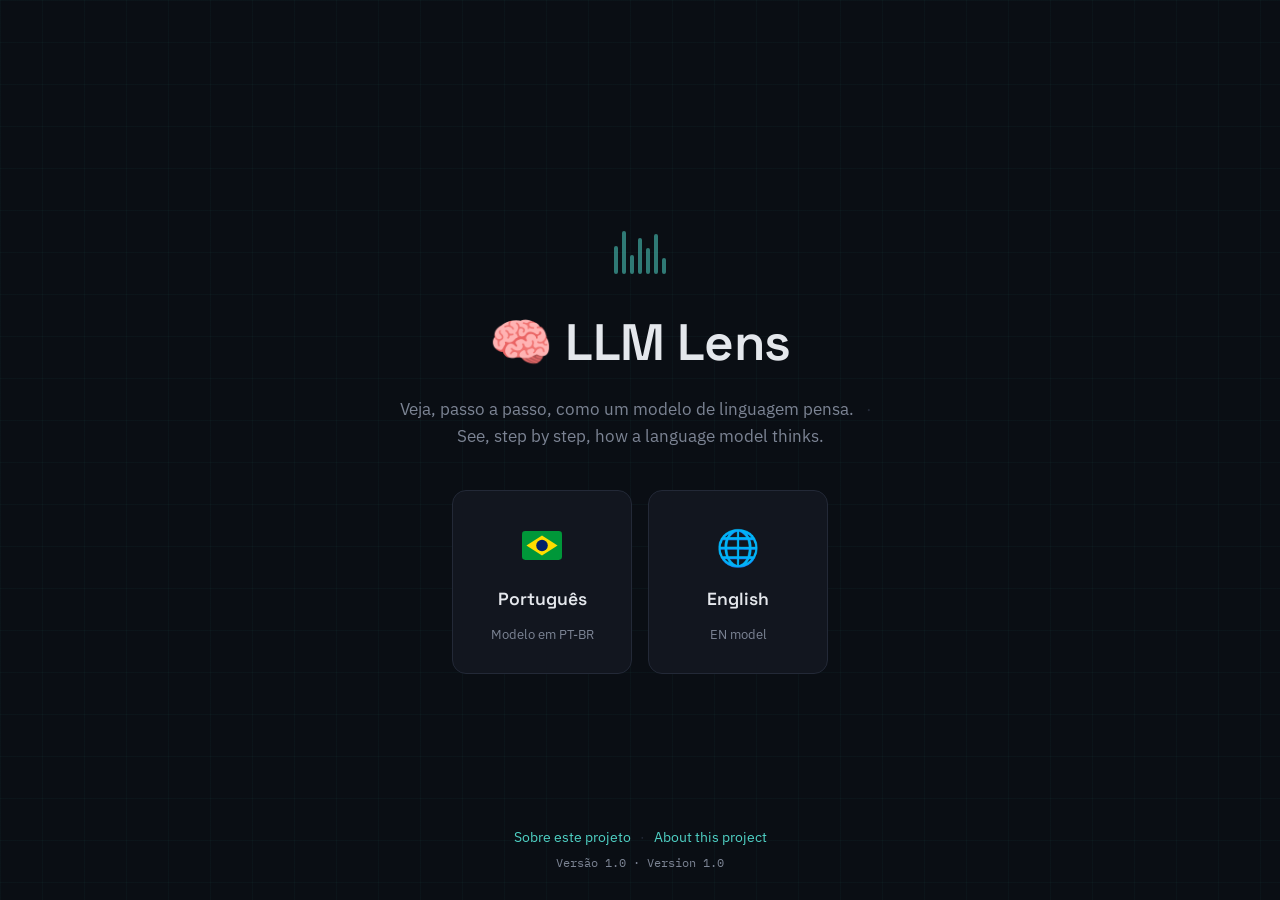
==== frontend/index.html @ b7dc5021 "Initial commit: LLM Lens frontend, export notebook, and Pages deploy workflow Client-side LLM visual" ====
<!DOCTYPE html>
<html lang="pt-br">
<head>
  <meta charset="UTF-8" />
  <meta name="viewport" content="width=device-width, initial-scale=1.0" />
  <title>LLM Lens — Veja como um LLM pensa / See how an LLM thinks</title>
  <link rel="stylesheet" href="style.css" />
  <style>
    .landing {
      min-height: 100vh;
      display: flex;
      flex-direction: column;
      align-items: center;
      justify-content: center;
      text-align: center;
      padding: 24px;
      position: relative;
      z-index: 1;
    }
    .landing .signal-bars { justify-content: center; margin-bottom: 28px; }
    .landing h1 {
      font-size: clamp(2.2rem, 6vw, 3.2rem);
      margin-bottom: 12px;
    }
    .landing .tagline {
      color: var(--muted);
      font-size: 1.05rem;
      max-width: 480px;
      margin: 0 auto 40px;
    }
    .landing .tagline .divider { color: var(--border); margin: 0 8px; }
    .choices {
      display: flex;
      gap: 16px;
      flex-wrap: wrap;
      justify-content: center;
    }
    .choice-card {
      display: flex;
      flex-direction: column;
      align-items: center;
      gap: 10px;
      width: 180px;
      padding: 28px 20px;
      background: var(--panel);
      border: 1px solid var(--border);
      border-radius: 14px;
      color: var(--ink);
      text-decoration: none;
      transition: border-color 0.15s ease, transform 0.15s ease;
    }
    .choice-card:hover {
      border-color: var(--signal);
      transform: translateY(-3px);
      text-decoration: none;
    }
    .choice-card .flag { font-size: 2.2rem; }
    .choice-card .label { font-family: var(--font-display); font-weight: 600; font-size: 1.1rem; }
    .choice-card .sub { color: var(--muted); font-size: 0.82rem; }
    .landing footer {
      position: absolute;
      bottom: 28px;
      font-size: 0.85rem;
      color: var(--muted);
    }
    .version-tag {
      font-family: var(--font-mono);
      font-size: 0.75rem;
      color: var(--muted);
      margin-top: 4px;
    }
  </style>
</head>
<body>
  <div class="bg-grid"></div>

  <div class="landing">
    <div class="signal-bars" aria-hidden="true">
      <span class="bar" style="height:60%; animation-delay:0s"></span>
      <span class="bar" style="height:90%; animation-delay:0.15s"></span>
      <span class="bar" style="height:40%; animation-delay:0.3s"></span>
      <span class="bar" style="height:75%; animation-delay:0.45s"></span>
      <span class="bar" style="height:55%; animation-delay:0.6s"></span>
      <span class="bar" style="height:85%; animation-delay:0.75s"></span>
      <span class="bar" style="height:35%; animation-delay:0.9s"></span>
    </div>

    <h1>🧠 LLM Lens</h1>
    <p class="tagline">
      Veja, passo a passo, como um modelo de linguagem pensa.
      <span class="divider">·</span>
      See, step by step, how a language model thinks.
    </p>

    <div class="choices">
      <a class="choice-card" href="app.html?lang=pt">
        <span class="flag"><svg width="40" height="29" viewBox="0 0 18 13" xmlns="http://www.w3.org/2000/svg"><rect width="18" height="13" rx="1.5" fill="#009739"/><polygon points="9,2 16,6.5 9,11 2,6.5" fill="#FEDD00"/><circle cx="9" cy="6.5" r="2.6" fill="#012169"/></svg></span>
        <span class="label">Português</span>
        <span class="sub">Modelo em PT-BR</span>
      </a>
      <a class="choice-card" href="app.html?lang=en">
        <span class="flag">🌐</span>
        <span class="label">English</span>
        <span class="sub">EN model</span>
      </a>
    </div>

    <footer>
      <a href="sobre.html?lang=pt">Sobre este projeto</a>
      <span style="color: var(--border); margin: 0 6px;">·</span>
      <a href="sobre.html?lang=en">About this project</a>
      <div class="version-tag">Versão 1.0 · Version 1.0</div>
    </footer>
  </div>
</body>
</html>
---- frontend/style.css ----
/* ============================================================
   LLM Lens — Sistema de Design
   Paleta: azul-carvão + ciano (sinal) + âmbar (destaque/pico)
   ============================================================ */

@import url('https://fonts.googleapis.com/css2?family=Space+Grotesk:wght@500;600;700&family=IBM+Plex+Sans:wght@400;500;600&family=IBM+Plex+Mono:wght@400;500&display=swap');

:root {
  --void: #0A0E14;
  --panel: #12161F;
  --panel-raised: #171C27;
  --border: #232937;
  --ink: #E4E7EC;
  --muted: #7C8494;
  --signal: #4FD1C5;
  --signal-dim: rgba(79, 209, 197, 0.15);
  --pulse: #F0A868;
  --pulse-dim: rgba(240, 168, 104, 0.18);

  --font-display: 'Space Grotesk', sans-serif;
  --font-body: 'IBM Plex Sans', sans-serif;
  --font-mono: 'IBM Plex Mono', monospace;
}

* { box-sizing: border-box; }

html { scroll-behavior: smooth; }

body {
  margin: 0;
  background: var(--void);
  color: var(--ink);
  font-family: var(--font-body);
  line-height: 1.6;
  min-height: 100vh;
}

/* Grade de fundo sutil, tipo tela de osciloscópio */
.bg-grid {
  position: fixed;
  inset: 0;
  background-image:
    linear-gradient(rgba(79, 209, 197, 0.035) 1px, transparent 1px),
    linear-gradient(90deg, rgba(79, 209, 197, 0.035) 1px, transparent 1px);
  background-size: 42px 42px;
  pointer-events: none;
  z-index: 0;
}

h1, h2, h3 {
  font-family: var(--font-display);
  font-weight: 600;
  letter-spacing: -0.01em;
  margin: 0;
}

p { margin: 0; }

a { color: var(--signal); text-decoration: none; }
a:hover { text-decoration: underline; }

button {
  font-family: var(--font-body);
  cursor: pointer;
}

button:focus-visible,
a:focus-visible,
input:focus-visible,
select:focus-visible {
  outline: 2px solid var(--signal);
  outline-offset: 2px;
}

code, .mono { font-family: var(--font-mono); }

/* Base compartilhada pra qualquer textarea do site — antes só a caixa
   principal tinha isso, deixando outras caixas (ex: "escreva junto")
   com o fundo branco padrão do navegador, destoando do resto. */
textarea {
  width: 100%;
  background: var(--panel-raised);
  color: var(--ink);
  border: 1px solid var(--border);
  border-radius: 10px;
  padding: 14px;
  font-family: var(--font-mono);
  font-size: 1rem;
  resize: vertical;
}

textarea:focus {
  outline: none;
  border-color: var(--signal);
}

.lesson-text {
  color: var(--ink);
  font-size: 0.95rem;
  line-height: 1.65;
  margin-top: 12px;
}

@media (prefers-reduced-motion: reduce) {
  *, *::before, *::after {
    animation-duration: 0.01ms !important;
    animation-iteration-count: 1 !important;
    transition-duration: 0.01ms !important;
    scroll-behavior: auto !important;
  }
}

/* ============================================================
   Barras de sinal (elemento de assinatura — reaparece como
   mapa de atenção de verdade na página principal)
   ============================================================ */
.signal-bars {
  display: flex;
  align-items: flex-end;
  gap: 4px;
  height: 48px;
}

.signal-bars .bar {
  width: 4px;
  background: var(--signal);
  border-radius: 2px;
  opacity: 0.55;
  animation: pulse-bar 1.8s ease-in-out infinite;
}

@keyframes pulse-bar {
  0%, 100% { transform: scaleY(0.3); }
  50% { transform: scaleY(1); }
}

/* ============================================================
   Botões de navegação de idioma (não são toggle — são links)
   ============================================================ */
.lang-nav {
  display: flex;
  gap: 4px;
  font-family: var(--font-mono);
  font-size: 0.8rem;
}

.lang-nav a {
  padding: 6px 12px;
  border-radius: 6px;
  color: var(--muted);
  text-decoration: none;
  border: 1px solid transparent;
  transition: all 0.15s ease;
}

.lang-nav a.active {
  color: var(--signal);
  border-color: var(--signal-dim);
  background: var(--signal-dim);
}

.lang-nav a:not(.active):hover {
  color: var(--ink);
  border-color: var(--border);
}

/* ============================================================
   Toggle Simples / Técnico
   ============================================================ */
.mode-toggle {
  display: flex;
  align-items: center;
  gap: 8px;
  font-family: var(--font-mono);
  font-size: 0.78rem;
  color: var(--muted);
}

.mode-toggle .switch {
  position: relative;
  width: 44px;
  height: 24px;
  background: var(--panel-raised);
  border: 1px solid var(--border);
  border-radius: 999px;
  cursor: pointer;
}

.mode-toggle .switch::after {
  content: '';
  position: absolute;
  top: 2px;
  left: 2px;
  width: 18px;
  height: 18px;
  background: var(--signal);
  border-radius: 50%;
  transition: transform 0.2s ease;
}

.mode-toggle .switch.on::after {
  transform: translateX(20px);
}

.mode-toggle .label.active { color: var(--ink); }

/* ============================================================
   Layout utilitário
   ============================================================ */
.wrap {
  position: relative;
  z-index: 1;
  max-width: 880px;
  margin: 0 auto;
  padding: 0 24px 80px;
}

.panel {
  background: var(--panel);
  border: 1px solid var(--border);
  border-radius: 14px;
  padding: 28px;
}

.eyebrow {
  font-family: var(--font-mono);
  font-size: 0.72rem;
  letter-spacing: 0.08em;
  text-transform: uppercase;
  color: var(--signal);
}

.hint { color: var(--muted); font-size: 0.92rem; }

.btn {
  display: inline-flex;
  align-items: center;
  gap: 8px;
  background: var(--signal);
  color: var(--void);
  border: none;
  border-radius: 8px;
  padding: 12px 22px;
  font-weight: 600;
  font-size: 0.95rem;
  transition: transform 0.12s ease, opacity 0.12s ease;
}

.btn:hover { transform: translateY(-1px); opacity: 0.92; }
.btn:disabled { opacity: 0.4; cursor: not-allowed; transform: none; }

.btn-ghost {
  background: transparent;
  color: var(--ink);
  border: 1px solid var(--border);
}

/* Tooltip simples (usado no modo técnico pra termos com glossário) */
.term {
  border-bottom: 1px dashed var(--muted);
  cursor: help;
  position: relative;
}

.term .tip {
  visibility: hidden;
  opacity: 0;
  position: absolute;
  bottom: 130%;
  left: 50%;
  transform: translateX(-50%);
  background: var(--panel-raised);
  border: 1px solid var(--border);
  color: var(--ink);
  font-size: 0.82rem;
  padding: 8px 12px;
  border-radius: 8px;
  width: max-content;
  max-width: 240px;
  transition: opacity 0.15s ease;
  z-index: 10;
  box-shadow: 0 8px 24px rgba(0,0,0,0.4);
}

.term:hover .tip { visibility: visible; opacity: 1; }

/* Fade-in escalonado ao revelar seções após análise */
.reveal {
  opacity: 0;
  transform: translateY(10px);
  animation: reveal-in 0.5s ease forwards;
}

@keyframes reveal-in {
  to { opacity: 1; transform: translateY(0); }
}
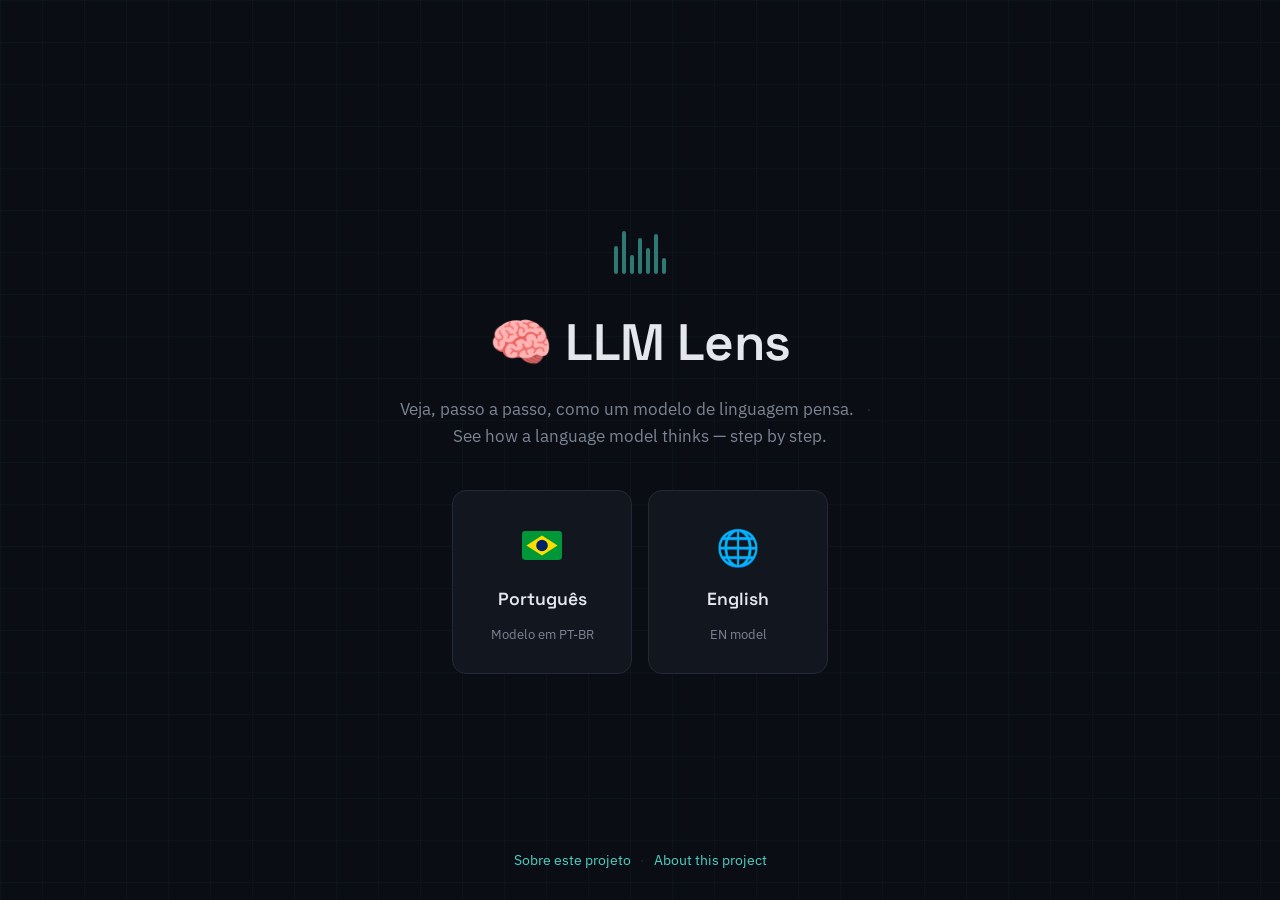
==== commit e3ea19f5: "Add "Build a game with the AI" simulator (section 7) and V2 frontend Section 7 lets visitors chat wi" ====
--- a/frontend/index.html
+++ b/frontend/index.html
@@ -63,12 +63,6 @@
       font-size: 0.85rem;
       color: var(--muted);
     }
-    .version-tag {
-      font-family: var(--font-mono);
-      font-size: 0.75rem;
-      color: var(--muted);
-      margin-top: 4px;
-    }
   </style>
 </head>
 <body>
@@ -89,7 +83,7 @@
     <p class="tagline">
       Veja, passo a passo, como um modelo de linguagem pensa.
       <span class="divider">·</span>
-      See, step by step, how a language model thinks.
+      See how a language model thinks — step by step.
     </p>
 
     <div class="choices">
@@ -109,7 +103,6 @@
       <a href="sobre.html?lang=pt">Sobre este projeto</a>
       <span style="color: var(--border); margin: 0 6px;">·</span>
       <a href="sobre.html?lang=en">About this project</a>
-      <div class="version-tag">Versão 1.0 · Version 1.0</div>
     </footer>
   </div>
 </body>
